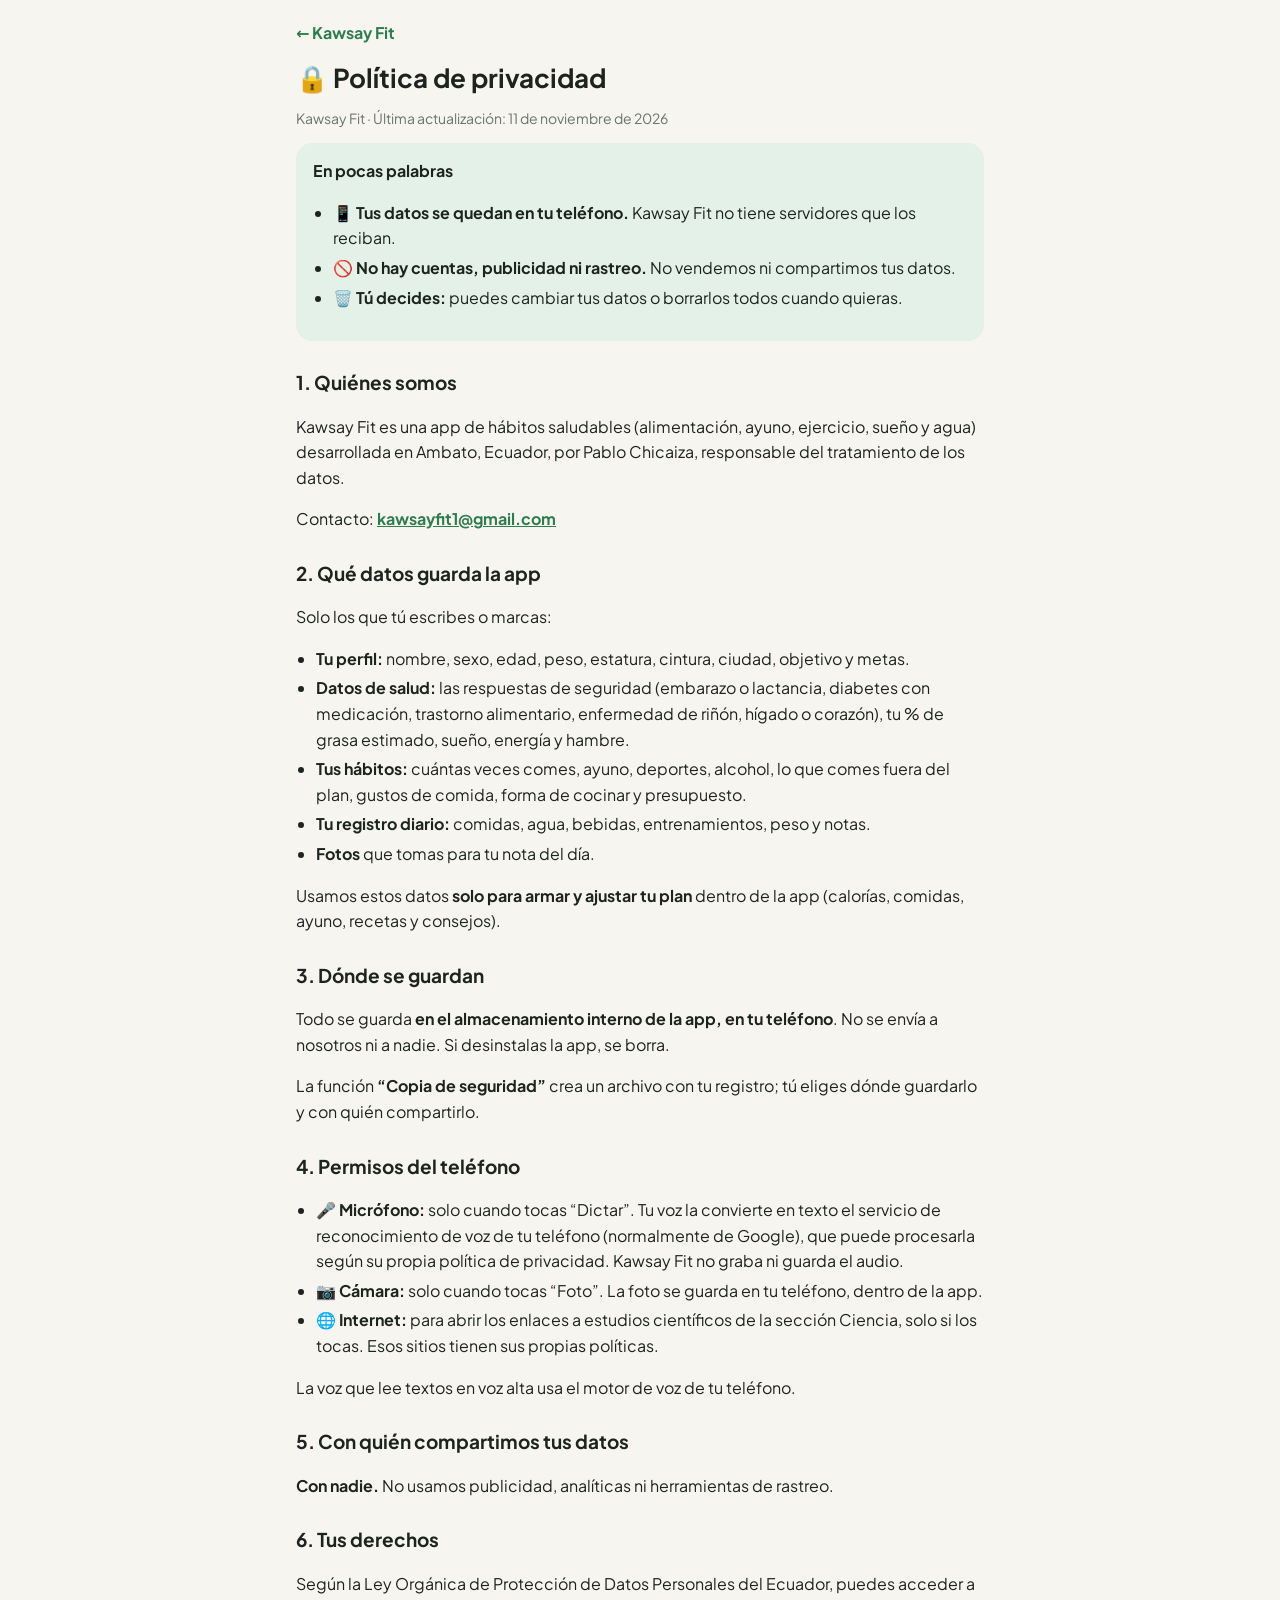
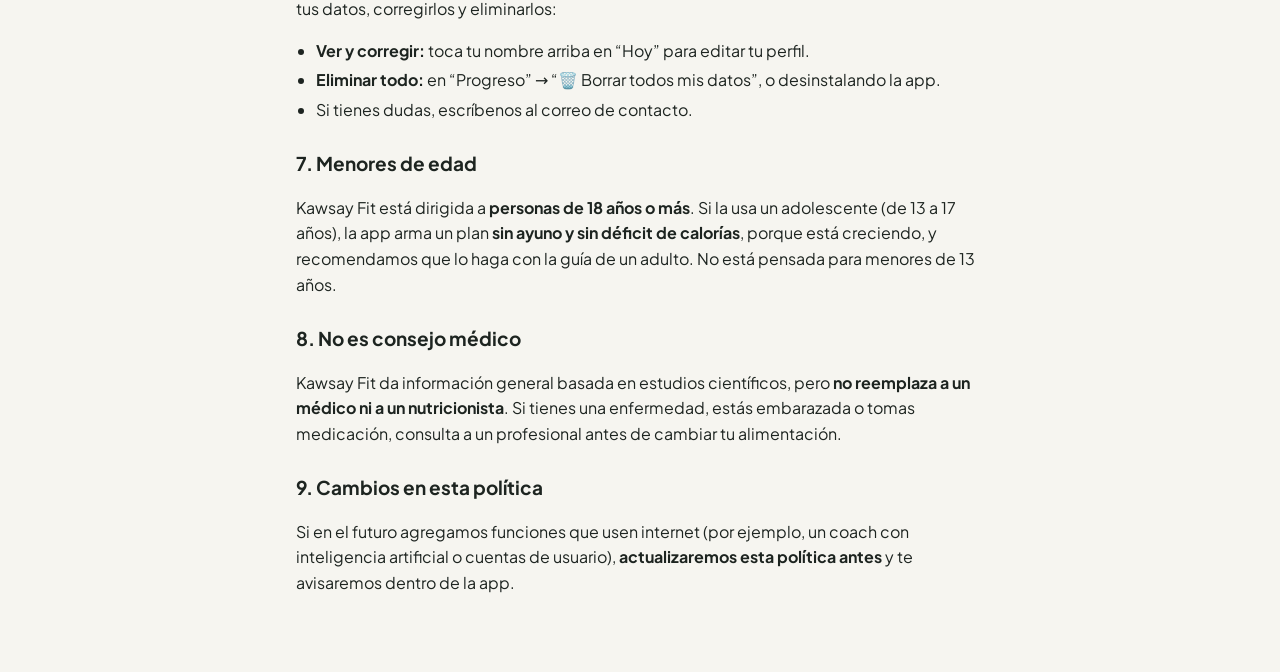
==== privacidad.html @ b9e03b89 "Página de Kawsay Fit: portada y política de privacidad Co-Authored-By: Claude Opus 5.5 <noreply@anth" ====
<!doctype html>
<html lang="es">
<head>
<meta charset="utf-8">
<meta name="viewport" content="width=device-width, initial-scale=1">
<title>Política de privacidad · Kawsay Fit</title>
<link rel="stylesheet" href="fonts/fonts.css">
<style>
  :root{--bg:#f6f5f0;--card:#fff;--ink:#1d2420;--muted:#6b736e;--line:#e6e4dc;--green:#2f7d4f;--soft:#e3f1e8}
  @media (prefers-color-scheme: dark){:root:not([data-theme="light"]){--bg:#121614;--card:#1f2523;--ink:#e8ece9;--muted:#9aa49e;--line:#2e3632;--green:#4caf74;--soft:#1d3327}}
  :root[data-theme="dark"]{--bg:#121614;--card:#1f2523;--ink:#e8ece9;--muted:#9aa49e;--line:#2e3632;--green:#4caf74;--soft:#1d3327}
  *{box-sizing:border-box}
  body{margin:0;background:var(--bg);color:var(--ink);font:16px/1.6 "Plus Jakarta Sans",system-ui,sans-serif}
  main{max-width:720px;margin:0 auto;padding:20px 16px 60px}
  h1{font-size:26px;line-height:1.2;margin:8px 0 4px}
  h2{font-size:19px;margin:26px 0 8px}
  .muted{color:var(--muted);font-size:14px}
  .card{background:var(--card);border:1px solid var(--line);border-radius:16px;padding:14px 16px;margin:12px 0}
  .resumen{background:var(--soft);border-color:transparent}
  ul{padding-left:20px} li{margin:4px 0}
  a{color:var(--green)}
  .volver{display:inline-block;margin-bottom:8px;text-decoration:none;font-weight:700}
</style>
<script>try{var t=localStorage.getItem('kf_tema');if(t)document.documentElement.setAttribute('data-theme',t)}catch(e){}</script>
</head>
<body>
<main>
  <a class="volver" href="index.html" id="volver">← Kawsay Fit</a>
  <h1>🔒 Política de privacidad</h1>
  <p class="muted">Kawsay Fit · Última actualización: 11 de noviembre de 2026</p>

  <div class="card resumen">
    <b>En pocas palabras</b>
    <ul>
      <li>📱 <b>Tus datos se quedan en tu teléfono.</b> Kawsay Fit no tiene servidores que los reciban.</li>
      <li>🚫 <b>No hay cuentas, publicidad ni rastreo.</b> No vendemos ni compartimos tus datos.</li>
      <li>🗑️ <b>Tú decides:</b> puedes cambiar tus datos o borrarlos todos cuando quieras.</li>
    </ul>
  </div>

  <h2>1. Quiénes somos</h2>
  <p>Kawsay Fit es una app de hábitos saludables (alimentación, ayuno, ejercicio, sueño y agua) desarrollada en Ambato, Ecuador, por Pablo Chicaiza, responsable del tratamiento de los datos.</p>
  <p>Contacto: <b><a id="correo" href="mailto:kawsayfit1@gmail.com">kawsayfit1@gmail.com</a></b></p>

  <h2>2. Qué datos guarda la app</h2>
  <p>Solo los que tú escribes o marcas:</p>
  <ul>
    <li><b>Tu perfil:</b> nombre, sexo, edad, peso, estatura, cintura, ciudad, objetivo y metas.</li>
    <li><b>Datos de salud:</b> las respuestas de seguridad (embarazo o lactancia, diabetes con medicación, trastorno alimentario, enfermedad de riñón, hígado o corazón), tu % de grasa estimado, sueño, energía y hambre.</li>
    <li><b>Tus hábitos:</b> cuántas veces comes, ayuno, deportes, alcohol, lo que comes fuera del plan, gustos de comida, forma de cocinar y presupuesto.</li>
    <li><b>Tu registro diario:</b> comidas, agua, bebidas, entrenamientos, peso y notas.</li>
    <li><b>Fotos</b> que tomas para tu nota del día.</li>
  </ul>
  <p>Usamos estos datos <b>solo para armar y ajustar tu plan</b> dentro de la app (calorías, comidas, ayuno, recetas y consejos).</p>

  <h2>3. Dónde se guardan</h2>
  <p>Todo se guarda <b>en el almacenamiento interno de la app, en tu teléfono</b>. No se envía a nosotros ni a nadie. Si desinstalas la app, se borra.</p>
  <p>La función <b>“Copia de seguridad”</b> crea un archivo con tu registro; tú eliges dónde guardarlo y con quién compartirlo.</p>

  <h2>4. Permisos del teléfono</h2>
  <ul>
    <li><b>🎤 Micrófono:</b> solo cuando tocas “Dictar”. Tu voz la convierte en texto el servicio de reconocimiento de voz de tu teléfono (normalmente de Google), que puede procesarla según su propia política de privacidad. Kawsay Fit no graba ni guarda el audio.</li>
    <li><b>📷 Cámara:</b> solo cuando tocas “Foto”. La foto se guarda en tu teléfono, dentro de la app.</li>
    <li><b>🌐 Internet:</b> para abrir los enlaces a estudios científicos de la sección Ciencia, solo si los tocas. Esos sitios tienen sus propias políticas.</li>
  </ul>
  <p>La voz que lee textos en voz alta usa el motor de voz de tu teléfono.</p>

  <h2>5. Con quién compartimos tus datos</h2>
  <p><b>Con nadie.</b> No usamos publicidad, analíticas ni herramientas de rastreo.</p>

  <h2>6. Tus derechos</h2>
  <p>Según la Ley Orgánica de Protección de Datos Personales del Ecuador, puedes acceder a tus datos, corregirlos y eliminarlos:</p>
  <ul>
    <li><b>Ver y corregir:</b> toca tu nombre arriba en “Hoy” para editar tu perfil.</li>
    <li><b>Eliminar todo:</b> en “Progreso” → “🗑️ Borrar todos mis datos”, o desinstalando la app.</li>
    <li>Si tienes dudas, escríbenos al correo de contacto.</li>
  </ul>

  <h2>7. Menores de edad</h2>
  <p>Kawsay Fit está dirigida a <b>personas de 18 años o más</b>. Si la usa un adolescente (de 13 a 17 años), la app arma un plan <b>sin ayuno y sin déficit de calorías</b>, porque está creciendo, y recomendamos que lo haga con la guía de un adulto. No está pensada para menores de 13 años.</p>

  <h2>8. No es consejo médico</h2>
  <p>Kawsay Fit da información general basada en estudios científicos, pero <b>no reemplaza a un médico ni a un nutricionista</b>. Si tienes una enfermedad, estás embarazada o tomas medicación, consulta a un profesional antes de cambiar tu alimentación.</p>

  <h2>9. Cambios en esta política</h2>
  <p>Si en el futuro agregamos funciones que usen internet (por ejemplo, un coach con inteligencia artificial o cuentas de usuario), <b>actualizaremos esta política antes</b> y te avisaremos dentro de la app.</p>
</main>
<script>
  // Dentro de la app: "Volver" regresa a la pantalla anterior
  if (history.length > 1) document.getElementById('volver').addEventListener('click', function (e) { e.preventDefault(); history.back(); });
</script>
</body>
</html>
---- fonts/fonts.css ----
/* Plus Jakarta Sans (SIL Open Font License 1.1, ver OFL-LICENSE.txt) incluida en la app: funciona sin internet y sin avisar a Google Fonts. */
@font-face{font-family:'Plus Jakarta Sans';font-style:normal;font-weight:400;font-display:swap;src:url(plus-jakarta-sans-latin-400-normal.woff2) format('woff2')}
@font-face{font-family:'Plus Jakarta Sans';font-style:normal;font-weight:500;font-display:swap;src:url(plus-jakarta-sans-latin-500-normal.woff2) format('woff2')}
@font-face{font-family:'Plus Jakarta Sans';font-style:normal;font-weight:600;font-display:swap;src:url(plus-jakarta-sans-latin-600-normal.woff2) format('woff2')}
@font-face{font-family:'Plus Jakarta Sans';font-style:normal;font-weight:700;font-display:swap;src:url(plus-jakarta-sans-latin-700-normal.woff2) format('woff2')}
@font-face{font-family:'Plus Jakarta Sans';font-style:normal;font-weight:800;font-display:swap;src:url(plus-jakarta-sans-latin-800-normal.woff2) format('woff2')}
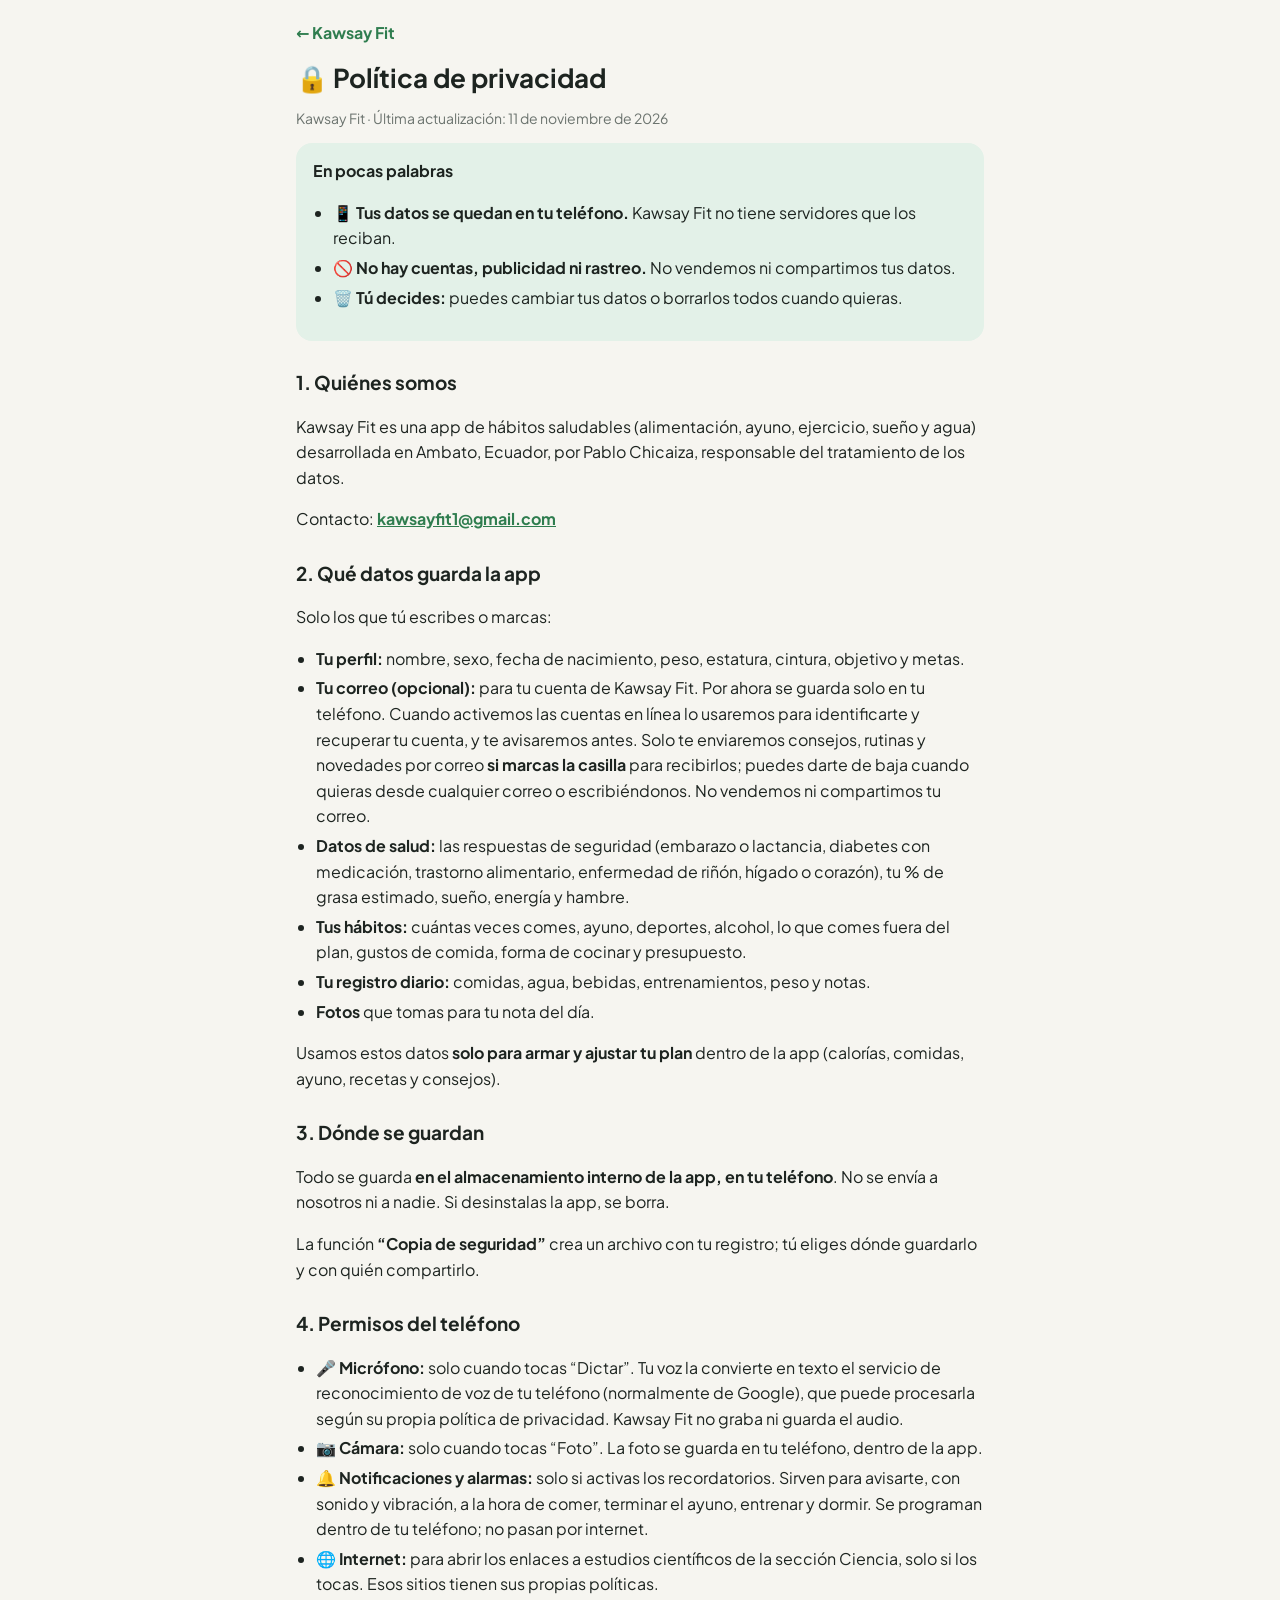
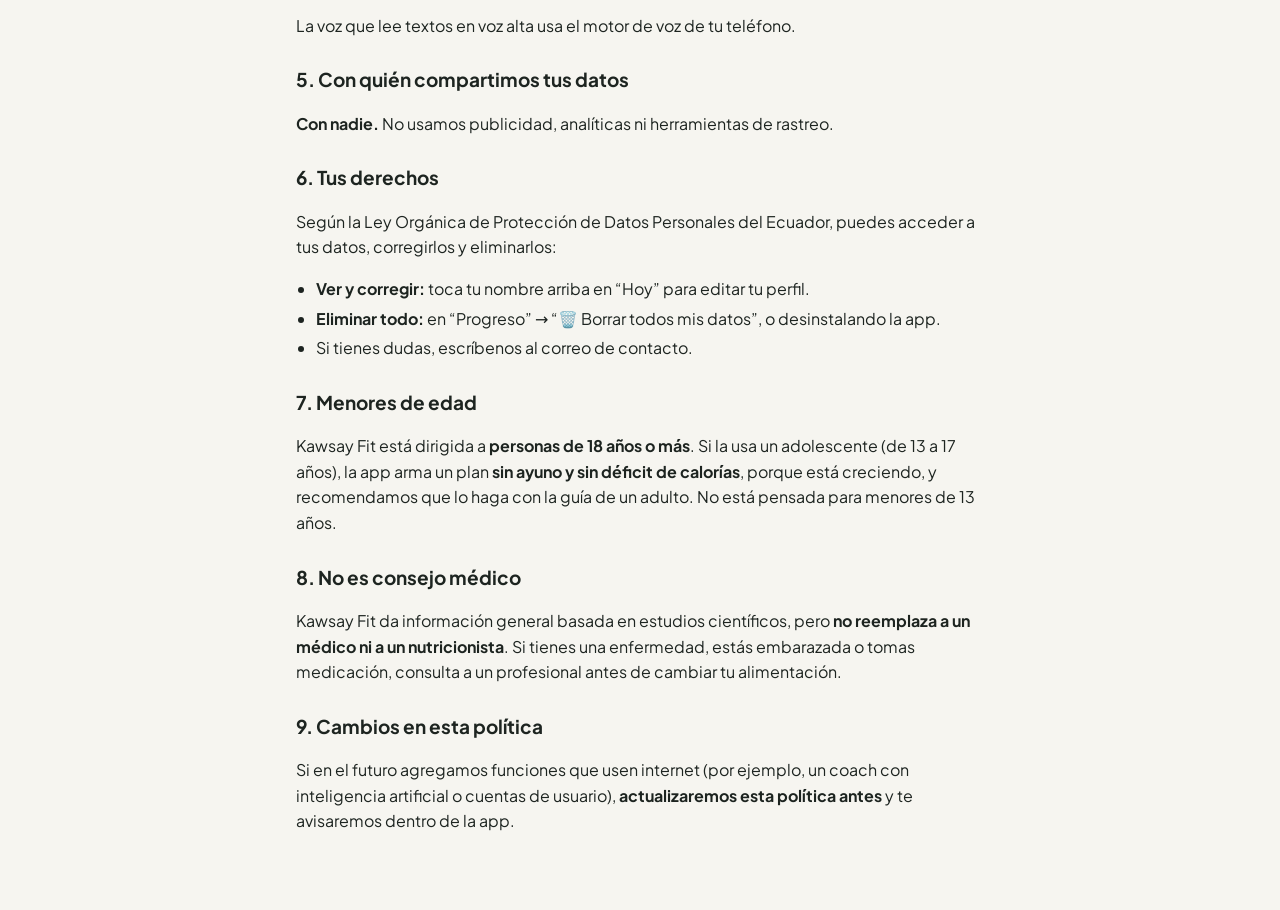
==== commit 7419509f: "Política de privacidad: correo opcional con permiso para emails, notificaciones y alarmas, fecha de " ====
--- a/privacidad.html
+++ b/privacidad.html
@@ -45,7 +45,8 @@
   <h2>2. Qué datos guarda la app</h2>
   <p>Solo los que tú escribes o marcas:</p>
   <ul>
-    <li><b>Tu perfil:</b> nombre, sexo, edad, peso, estatura, cintura, ciudad, objetivo y metas.</li>
+    <li><b>Tu perfil:</b> nombre, sexo, fecha de nacimiento, peso, estatura, cintura, objetivo y metas.</li>
+    <li><b>Tu correo (opcional):</b> para tu cuenta de Kawsay Fit. Por ahora se guarda solo en tu teléfono. Cuando activemos las cuentas en línea lo usaremos para identificarte y recuperar tu cuenta, y te avisaremos antes. Solo te enviaremos consejos, rutinas y novedades por correo <b>si marcas la casilla</b> para recibirlos; puedes darte de baja cuando quieras desde cualquier correo o escribiéndonos. No vendemos ni compartimos tu correo.</li>
     <li><b>Datos de salud:</b> las respuestas de seguridad (embarazo o lactancia, diabetes con medicación, trastorno alimentario, enfermedad de riñón, hígado o corazón), tu % de grasa estimado, sueño, energía y hambre.</li>
     <li><b>Tus hábitos:</b> cuántas veces comes, ayuno, deportes, alcohol, lo que comes fuera del plan, gustos de comida, forma de cocinar y presupuesto.</li>
     <li><b>Tu registro diario:</b> comidas, agua, bebidas, entrenamientos, peso y notas.</li>
@@ -61,6 +62,7 @@
   <ul>
     <li><b>🎤 Micrófono:</b> solo cuando tocas “Dictar”. Tu voz la convierte en texto el servicio de reconocimiento de voz de tu teléfono (normalmente de Google), que puede procesarla según su propia política de privacidad. Kawsay Fit no graba ni guarda el audio.</li>
     <li><b>📷 Cámara:</b> solo cuando tocas “Foto”. La foto se guarda en tu teléfono, dentro de la app.</li>
+    <li><b>🔔 Notificaciones y alarmas:</b> solo si activas los recordatorios. Sirven para avisarte, con sonido y vibración, a la hora de comer, terminar el ayuno, entrenar y dormir. Se programan dentro de tu teléfono; no pasan por internet.</li>
     <li><b>🌐 Internet:</b> para abrir los enlaces a estudios científicos de la sección Ciencia, solo si los tocas. Esos sitios tienen sus propias políticas.</li>
   </ul>
   <p>La voz que lee textos en voz alta usa el motor de voz de tu teléfono.</p>
